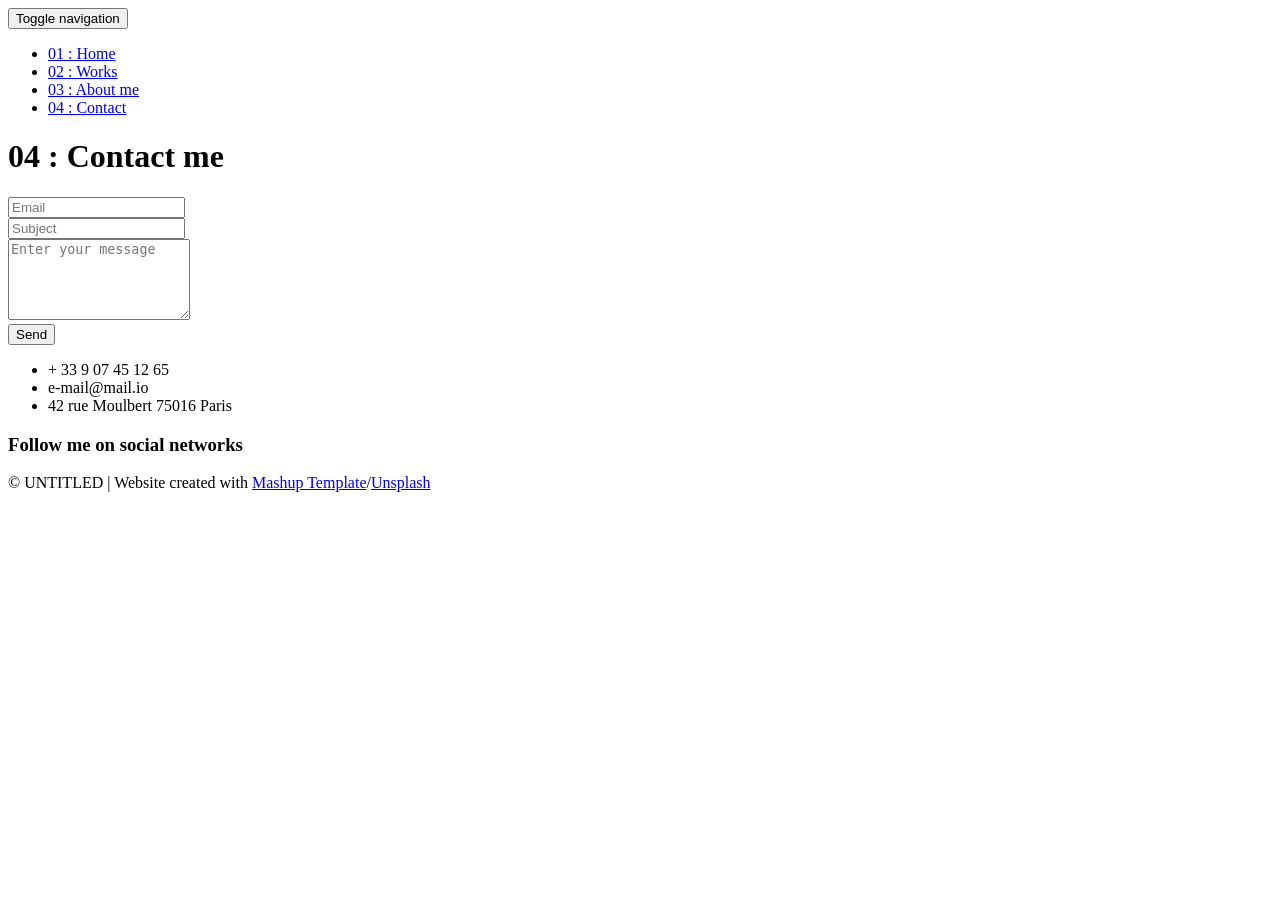
==== templates/contact.html @ eba84bbc "new from term" ====
<!DOCTYPE html>
<html lang="en">

<head>
  <meta charset="UTF-8">
  <meta content="IE=edge" http-equiv="X-UA-Compatible">
  <meta content="width=device-width,initial-scale=1" name="viewport">
  <meta content="description" name="description">
  <meta name="google" content="notranslate" />
  <meta content="Mashup templates have been developped by Orson.io team" name="author">

  <!-- Disable tap highlight on IE -->
  <meta name="msapplication-tap-highlight" content="no">

  <link rel="apple-touch-icon" sizes="180x180" href="./static/assets/apple-icon-180x180.png">
  <link href="./static/assets/favicon.ico" rel="icon">

  <title>Title page</title>

  <link href="./static/main.3f6952e4.css" rel="stylesheet">
</head>

<body class="">
  <div id="site-border-left"></div>
  <div id="site-border-right"></div>
  <div id="site-border-top"></div>
  <div id="site-border-bottom"></div>
  <!-- Add your content of header -->
  <header>
    <nav class="navbar  navbar-fixed-top navbar-default">
      <div class="container">
        <button type="button" class="navbar-toggle collapsed" data-toggle="collapse" data-target="#navbar-collapse"
          aria-expanded="false">
          <span class="sr-only">Toggle navigation</span>
          <span class="icon-bar"></span>
          <span class="icon-bar"></span>
          <span class="icon-bar"></span>
        </button>

        <div class="collapse navbar-collapse" id="navbar-collapse">
          <ul class="nav navbar-nav ">
            <li><a href="./index.html" title="">01 : Home</a></li>
            <li><a href="./works.html" title="">02 : Works</a></li>
            <li><a href="./about.html" title="">03 : About me</a></li>
            <li><a href="./contact.html" title="">04 : Contact</a></li>
          </ul>


        </div>
      </div>
    </nav>
  </header>

  <div class="section-container">
    <div class="container">
      <div class="row">
        <div class="col-xs-12">
          <div class="section-container-spacer text-center">
            <h1 class="h2">04 : Contact me</h1>
          </div>

          <div class="row">
            <div class="col-md-10 col-md-offset-1">
              <form action="submit_form" method="post" class="reveal-content">
                <div class="row">
                  <div class="col-md-7">
                    <div class="form-group">
                      <input name="email" type="email" class="form-control" id="email" placeholder="Email">
                    </div>
                    <div class="form-group">
                      <input name="subject" type="text" class="form-control" id="subject" placeholder="Subject">
                    </div>
                    <div class="form-group">
                      <textarea name="message" class="form-control" rows="5"
                        placeholder="Enter your message"></textarea>
                    </div>
                    <button type="submit" class="btn btn-default btn-lg">Send</button>
                  </div>
                  <div class="col-md-5 address-container">
                    <ul class="list-unstyled">
                      <li>
                        <span class="fa-icon">
                          <i class="fa fa-phone" aria-hidden="true"></i>
                        </span>
                        + 33 9 07 45 12 65
                      </li>
                      <li>
                        <span class="fa-icon">
                          <i class="fa fa-at" aria-hidden="true"></i>
                        </span>
                        e-mail@mail.io
                      </li>
                      <li>
                        <span class="fa-icon">
                          <i class="fa fa fa-map-marker" aria-hidden="true"></i>
                        </span>
                        42 rue Moulbert 75016 Paris
                      </li>
                    </ul>
                    <h3>Follow me on social networks</h3>
                    <a href="http://www.facebook.com" title="" class="fa-icon">
                      <i class="fa fa-facebook"></i>
                    </a>
                    <a href="http://www.twitter.com" title="" class="fa-icon">
                      <i class="fa fa-twitter"></i>
                    </a>
                    <a href="http://www.linkedin.com" title="" class="fa-icon">
                      <i class="fa fa-linkedin"></i>
                    </a>

                  </div>
                </div>
              </form>
            </div>

          </div>

        </div>
      </div>
    </div>
  </div>


  <footer class="footer-container text-center">
    <div class="container">
      <div class="row">
        <div class="col-xs-12">
          <p>© UNTITLED | Website created with <a href="http://www.mashup-template.com/"
              title="Create website with free html template">Mashup Template</a>/<a href="https://www.unsplash.com/"
              title="Beautiful Free Images">Unsplash</a></p>
        </div>
      </div>
    </div>
  </footer>

  <script>
    document.addEventListener("DOMContentLoaded", function (event) {
      navActivePage();
    });
  </script>

  <!-- Google Analytics: change UA-XXXXX-X to be your site's ID 

<script>
  (function (i, s, o, g, r, a, m) {
    i['GoogleAnalyticsObject'] = r; i[r] = i[r] || function () {
      (i[r].q = i[r].q || []).push(arguments)
    }, i[r].l = 1 * new Date(); a = s.createElement(o),
      m = s.getElementsByTagName(o)[0]; a.async = 1; a.src = g; m.parentNode.insertBefore(a, m)
  })(window, document, 'script', '//www.google-analytics.com/analytics.js', 'ga');
  ga('create', 'UA-XXXXX-X', 'auto');
  ga('send', 'pageview');
</script>

-->
  <script type="text/javascript" src="./static/main.70a66962.js"></script>
</body>

</html>
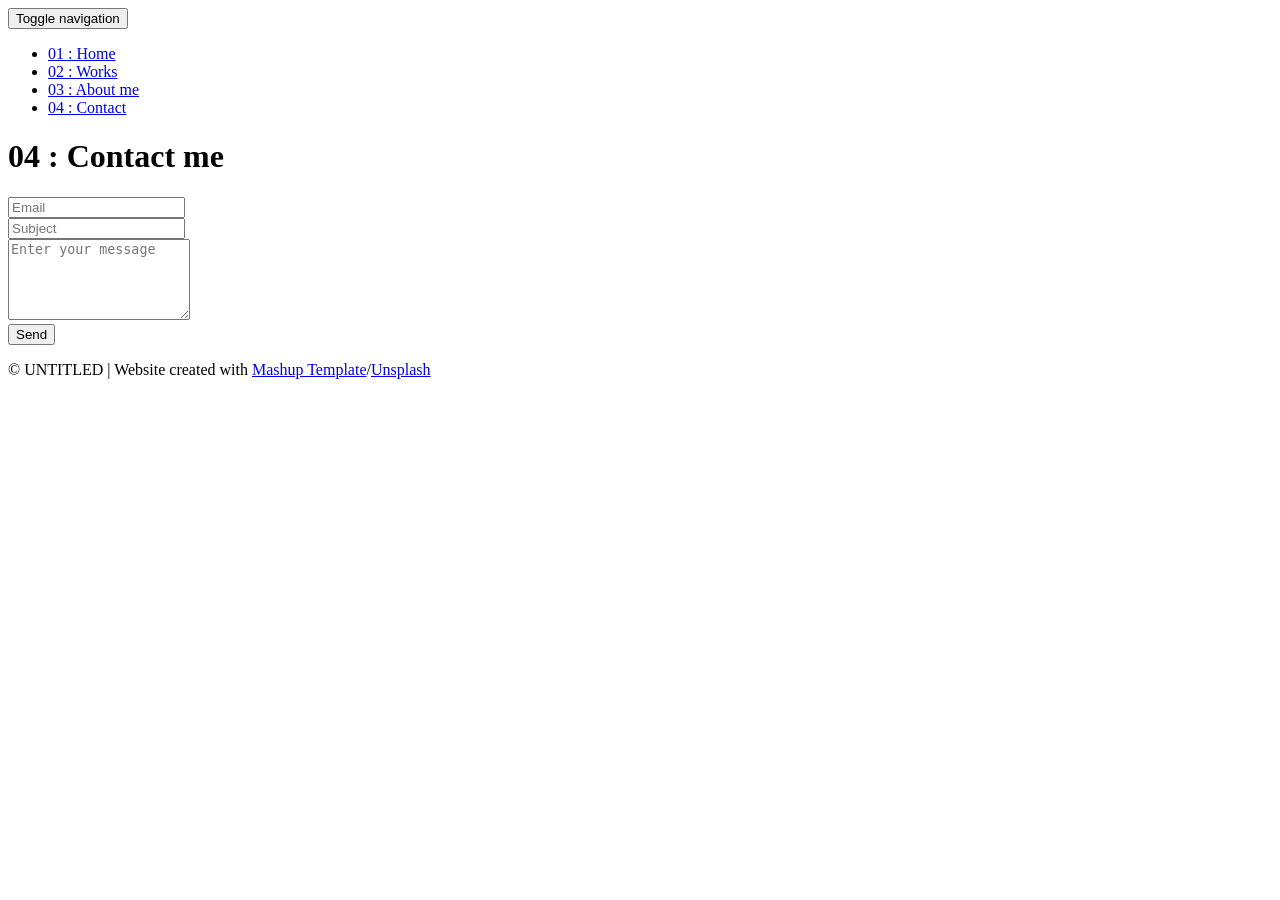
==== commit 1985c727: "working forum" ====
--- a/templates/contact.html
+++ b/templates/contact.html
@@ -76,39 +76,7 @@
                     </div>
                     <button type="submit" class="btn btn-default btn-lg">Send</button>
                   </div>
-                  <div class="col-md-5 address-container">
-                    <ul class="list-unstyled">
-                      <li>
-                        <span class="fa-icon">
-                          <i class="fa fa-phone" aria-hidden="true"></i>
-                        </span>
-                        + 33 9 07 45 12 65
-                      </li>
-                      <li>
-                        <span class="fa-icon">
-                          <i class="fa fa-at" aria-hidden="true"></i>
-                        </span>
-                        e-mail@mail.io
-                      </li>
-                      <li>
-                        <span class="fa-icon">
-                          <i class="fa fa fa-map-marker" aria-hidden="true"></i>
-                        </span>
-                        42 rue Moulbert 75016 Paris
-                      </li>
-                    </ul>
-                    <h3>Follow me on social networks</h3>
-                    <a href="http://www.facebook.com" title="" class="fa-icon">
-                      <i class="fa fa-facebook"></i>
-                    </a>
-                    <a href="http://www.twitter.com" title="" class="fa-icon">
-                      <i class="fa fa-twitter"></i>
-                    </a>
-                    <a href="http://www.linkedin.com" title="" class="fa-icon">
-                      <i class="fa fa-linkedin"></i>
-                    </a>
-
-                  </div>
+                  <div class="col-md-5 address-container"></div>
                 </div>
               </form>
             </div>
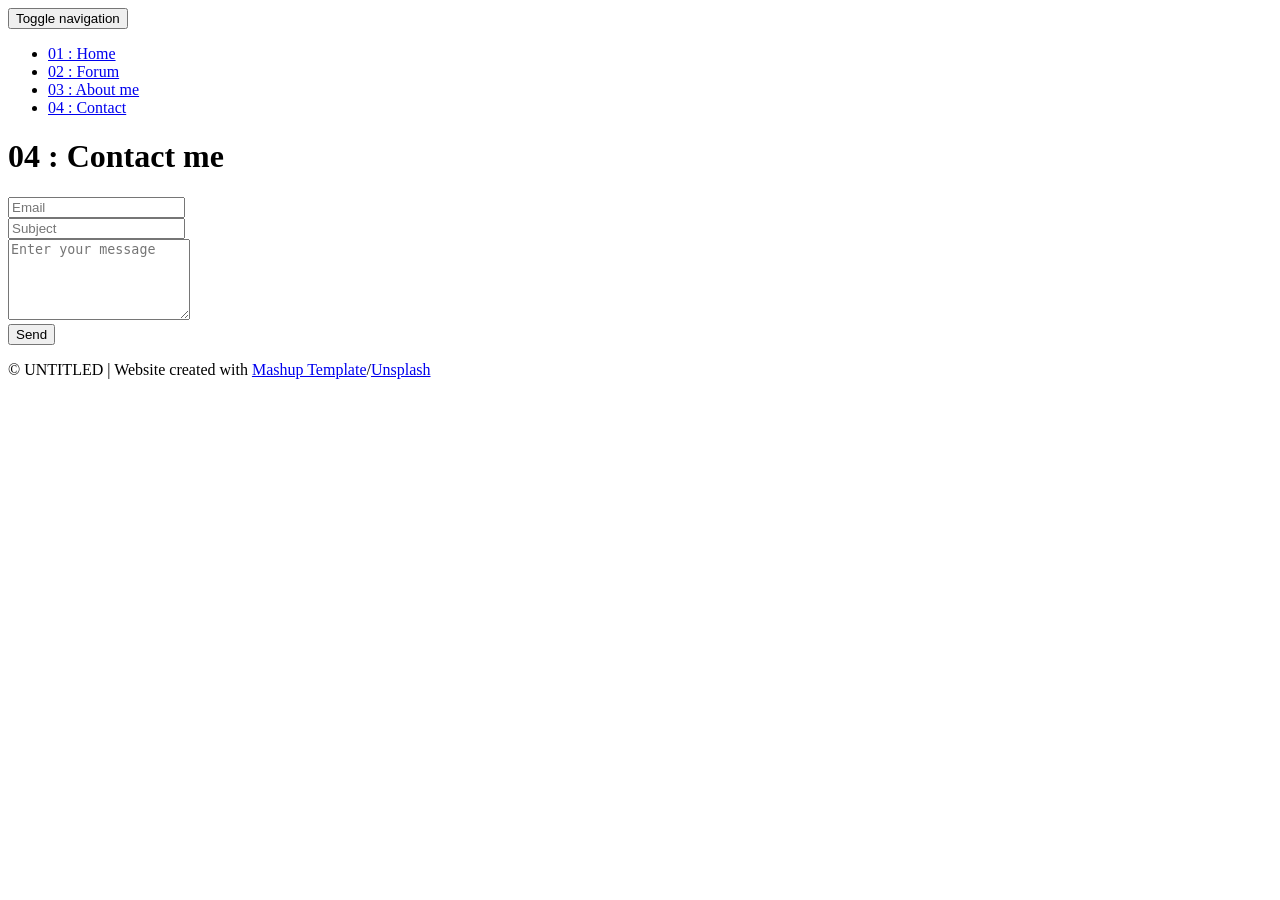
==== commit 26c5e891: "working forum updated" ====
--- a/templates/contact.html
+++ b/templates/contact.html
@@ -40,8 +40,8 @@
         <div class="collapse navbar-collapse" id="navbar-collapse">
           <ul class="nav navbar-nav ">
             <li><a href="./index.html" title="">01 : Home</a></li>
-            <li><a href="./works.html" title="">02 : Works</a></li>
-            <li><a href="./about.html" title="">03 : About me</a></li>
+            <li><a href="./forum.html" title="">02 : Forum</a></li>
+            <li><a href="./world.html" title="">03 : About me</a></li>
             <li><a href="./contact.html" title="">04 : Contact</a></li>
           </ul>
 
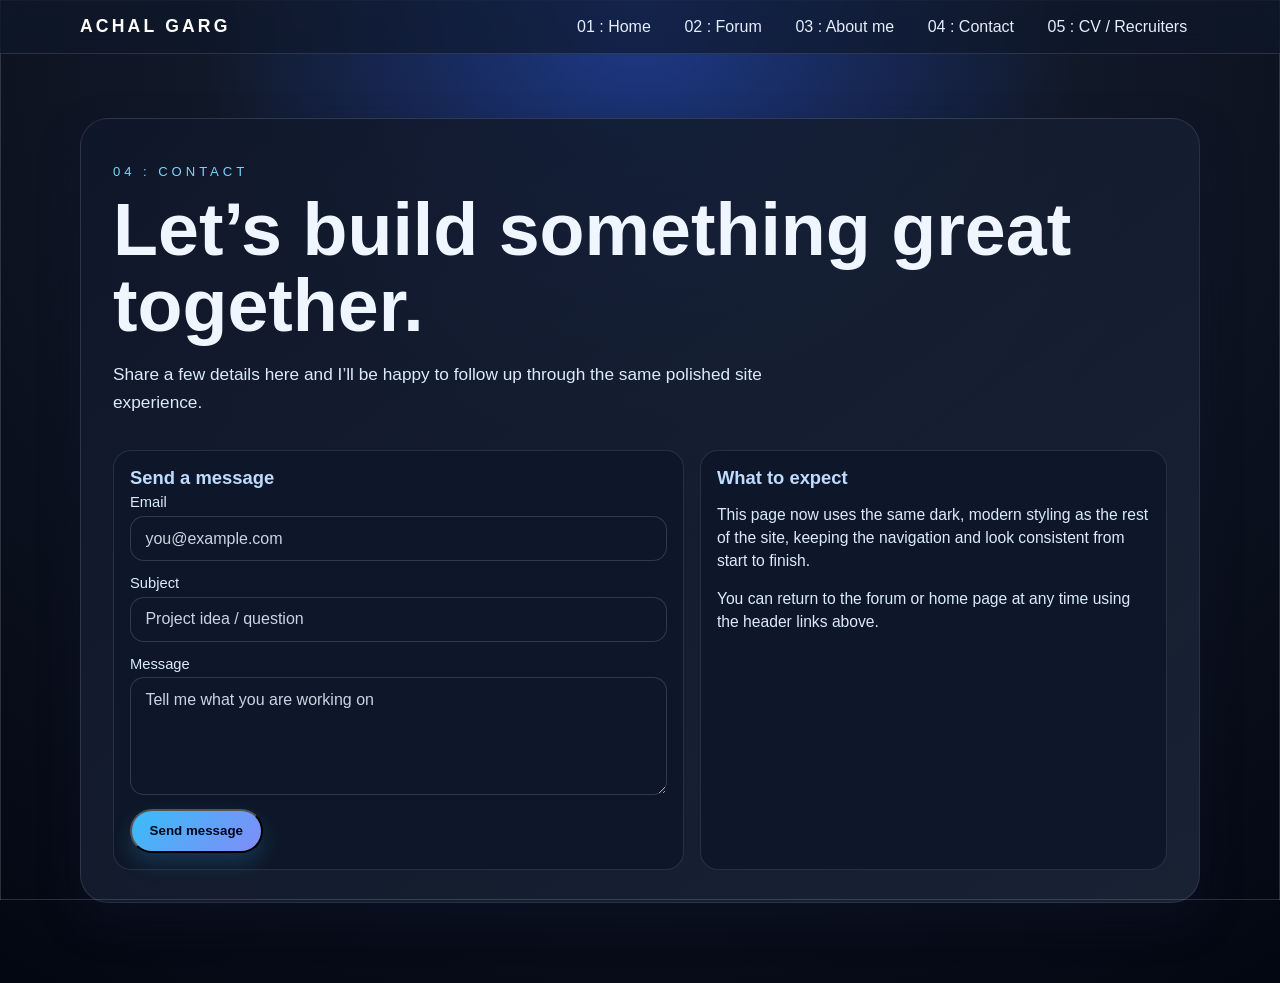
==== commit 8e6a84b4: "redesigned full website from copilot but kept basic learned code" ====
--- a/templates/contact.html
+++ b/templates/contact.html
@@ -3,125 +3,71 @@
 
 <head>
   <meta charset="UTF-8">
-  <meta content="IE=edge" http-equiv="X-UA-Compatible">
-  <meta content="width=device-width,initial-scale=1" name="viewport">
-  <meta content="description" name="description">
-  <meta name="google" content="notranslate" />
-  <meta content="Mashup templates have been developped by Orson.io team" name="author">
-
-  <!-- Disable tap highlight on IE -->
-  <meta name="msapplication-tap-highlight" content="no">
-
-  <link rel="apple-touch-icon" sizes="180x180" href="./static/assets/apple-icon-180x180.png">
-  <link href="./static/assets/favicon.ico" rel="icon">
-
-  <title>Title page</title>
-
-  <link href="./static/main.3f6952e4.css" rel="stylesheet">
+  <meta name="viewport" content="width=device-width, initial-scale=1.0">
+  <meta name="robots" content="index, follow">
+  <title>Achal Garg | Contact</title>
+  <link rel="stylesheet" type="text/css" href="../static/style.css">
+  <link rel="shortcut icon" href="{{ url_for('static', filename='iconlight.ico') }}">
 </head>
 
-<body class="">
+<body>
   <div id="site-border-left"></div>
   <div id="site-border-right"></div>
   <div id="site-border-top"></div>
   <div id="site-border-bottom"></div>
-  <!-- Add your content of header -->
-  <header>
-    <nav class="navbar  navbar-fixed-top navbar-default">
-      <div class="container">
-        <button type="button" class="navbar-toggle collapsed" data-toggle="collapse" data-target="#navbar-collapse"
-          aria-expanded="false">
-          <span class="sr-only">Toggle navigation</span>
-          <span class="icon-bar"></span>
-          <span class="icon-bar"></span>
-          <span class="icon-bar"></span>
-        </button>
 
-        <div class="collapse navbar-collapse" id="navbar-collapse">
-          <ul class="nav navbar-nav ">
-            <li><a href="./index.html" title="">01 : Home</a></li>
-            <li><a href="./forum.html" title="">02 : Forum</a></li>
-            <li><a href="./world.html" title="">03 : About me</a></li>
-            <li><a href="./contact.html" title="">04 : Contact</a></li>
-          </ul>
-
-
-        </div>
-      </div>
+  <header class="site-header">
+    <nav class="nav-shell">
+      <a class="brand" href="./index.html">Achal Garg</a>
+      <ul class="nav-links">
+        <li><a href="./index.html">01 : Home</a></li>
+        <li><a href="./forum.html">02 : Forum</a></li>
+        <li><a href="./world.html">03 : About me</a></li>
+        <li><a href="./contact.html">04 : Contact</a></li>
+        <li><a href="./cv.html">05 : CV / Recruiters</a></li>
+      </ul>
     </nav>
   </header>
 
-  <div class="section-container">
-    <div class="container">
-      <div class="row">
-        <div class="col-xs-12">
-          <div class="section-container-spacer text-center">
-            <h1 class="h2">04 : Contact me</h1>
+  <main class="hero-page">
+    <section class="hero-card contact-card">
+      <div>
+        <p class="eyebrow">04 : Contact</p>
+        <h1>Let’s build something great together.</h1>
+        <p class="lead">Share a few details here and I’ll be happy to follow up through the same polished site
+          experience.</p>
+      </div>
+
+      <div class="contact-grid">
+        <form action="submit_form" method="post" class="form-panel">
+          <h2>Send a message</h2>
+          <div class="field-group">
+            <label for="email">Email</label>
+            <input name="email" type="email" id="email" placeholder="you@example.com" required>
           </div>
+          <div class="field-group">
+            <label for="subject">Subject</label>
+            <input name="subject" type="text" id="subject" placeholder="Project idea / question" required>
+          </div>
+          <div class="field-group">
+            <label for="message">Message</label>
+            <textarea name="message" id="message" rows="5" placeholder="Tell me what you are working on"
+              required></textarea>
+          </div>
+          <button type="submit" class="btn btn-primary">Send message</button>
+        </form>
 
-          <div class="row">
-            <div class="col-md-10 col-md-offset-1">
-              <form action="submit_form" method="post" class="reveal-content">
-                <div class="row">
-                  <div class="col-md-7">
-                    <div class="form-group">
-                      <input name="email" type="email" class="form-control" id="email" placeholder="Email">
-                    </div>
-                    <div class="form-group">
-                      <input name="subject" type="text" class="form-control" id="subject" placeholder="Subject">
-                    </div>
-                    <div class="form-group">
-                      <textarea name="message" class="form-control" rows="5"
-                        placeholder="Enter your message"></textarea>
-                    </div>
-                    <button type="submit" class="btn btn-default btn-lg">Send</button>
-                  </div>
-                  <div class="col-md-5 address-container"></div>
-                </div>
-              </form>
-            </div>
+        <aside class="info-panel">
+          <h2>What to expect</h2>
+          <p class="note-text">This page now uses the same dark, modern styling as the rest of the site, keeping the
+            navigation and look consistent from start to finish.</p>
+          <p class="note-text">You can return to the forum or home page at any time using the header links above.</p>
+        </aside>
+      </div>
+    </section>
+  </main>
 
-          </div>
-
-        </div>
-      </div>
-    </div>
-  </div>
-
-
-  <footer class="footer-container text-center">
-    <div class="container">
-      <div class="row">
-        <div class="col-xs-12">
-          <p>© UNTITLED | Website created with <a href="http://www.mashup-template.com/"
-              title="Create website with free html template">Mashup Template</a>/<a href="https://www.unsplash.com/"
-              title="Beautiful Free Images">Unsplash</a></p>
-        </div>
-      </div>
-    </div>
-  </footer>
-
-  <script>
-    document.addEventListener("DOMContentLoaded", function (event) {
-      navActivePage();
-    });
-  </script>
-
-  <!-- Google Analytics: change UA-XXXXX-X to be your site's ID 
-
-<script>
-  (function (i, s, o, g, r, a, m) {
-    i['GoogleAnalyticsObject'] = r; i[r] = i[r] || function () {
-      (i[r].q = i[r].q || []).push(arguments)
-    }, i[r].l = 1 * new Date(); a = s.createElement(o),
-      m = s.getElementsByTagName(o)[0]; a.async = 1; a.src = g; m.parentNode.insertBefore(a, m)
-  })(window, document, 'script', '//www.google-analytics.com/analytics.js', 'ga');
-  ga('create', 'UA-XXXXX-X', 'auto');
-  ga('send', 'pageview');
-</script>
-
--->
-  <script type="text/javascript" src="./static/main.70a66962.js"></script>
+  <script src="../static/script.js"></script>
 </body>
 
 </html>
--- a/static/style.css
+++ b/static/style.css
@@ -0,0 +1,417 @@
+* {
+    box-sizing: border-box;
+}
+
+body {
+    margin: 0;
+    min-height: 100vh;
+    font-family: Arial, Helvetica, sans-serif;
+    color: #eff6ff;
+    background:
+        radial-gradient(circle at top, #1e3a8a 0%, #111827 38%, #030712 100%);
+}
+
+#site-border-left,
+#site-border-right,
+#site-border-top,
+#site-border-bottom {
+    position: fixed;
+    background: rgba(148, 163, 184, 0.25);
+    z-index: 5;
+}
+
+#site-border-left {
+    left: 0;
+    top: 0;
+    bottom: 0;
+    width: 1px;
+}
+
+#site-border-right {
+    right: 0;
+    top: 0;
+    bottom: 0;
+    width: 1px;
+}
+
+#site-border-top {
+    top: 0;
+    left: 0;
+    right: 0;
+    height: 1px;
+}
+
+#site-border-bottom {
+    bottom: 0;
+    left: 0;
+    right: 0;
+    height: 1px;
+}
+
+.site-header {
+    position: sticky;
+    top: 0;
+    z-index: 10;
+    backdrop-filter: blur(12px);
+    background: rgba(15, 23, 42, 0.65);
+    border-bottom: 1px solid rgba(148, 163, 184, 0.2);
+}
+
+.nav-shell {
+    width: min(1120px, calc(100% - 2rem));
+    margin: 0 auto;
+    display: flex;
+    align-items: center;
+    justify-content: space-between;
+    gap: 1rem;
+    padding: 1rem 0;
+}
+
+.brand {
+    color: #fff;
+    text-decoration: none;
+    font-size: 1.1rem;
+    font-weight: 700;
+    letter-spacing: 0.18em;
+    text-transform: uppercase;
+}
+
+.nav-links {
+    display: flex;
+    flex-wrap: wrap;
+    gap: 0.5rem;
+    list-style: none;
+    margin: 0;
+    padding: 0;
+}
+
+.nav-links a {
+    color: #e5eefb;
+    text-decoration: none;
+    padding: 0.55rem 0.8rem;
+    border-radius: 999px;
+    transition: background 0.2s ease, color 0.2s ease;
+}
+
+.nav-links a:hover {
+    background: rgba(56, 189, 248, 0.12);
+    color: #fff;
+}
+
+.hero-page {
+    width: min(1120px, calc(100% - 2rem));
+    margin: 0 auto;
+    padding: 4rem 0 5rem;
+}
+
+.hero-card {
+    background: linear-gradient(145deg, rgba(15, 23, 42, 0.88), rgba(30, 41, 59, 0.78));
+    border: 1px solid rgba(148, 163, 184, 0.18);
+    border-radius: 28px;
+    box-shadow: 0 18px 40px rgba(15, 23, 42, 0.45);
+    padding: 2rem;
+}
+
+.eyebrow {
+    text-transform: uppercase;
+    letter-spacing: 0.3em;
+    font-size: 0.82rem;
+    color: #7dd3fc;
+}
+
+.hero-card h1 {
+    margin: 0.35rem 0 0.65rem;
+    font-size: clamp(2.8rem, 8vw, 4.6rem);
+    line-height: 1.03;
+}
+
+.hero-card h1 span {
+    color: #38bdf8;
+}
+
+.lead {
+    max-width: 680px;
+    color: #dbeafe;
+    font-size: 1.08rem;
+    line-height: 1.6;
+}
+
+.hero-actions {
+    display: flex;
+    flex-wrap: wrap;
+    gap: 0.9rem;
+    margin-top: 1.5rem;
+}
+
+.btn {
+    display: inline-flex;
+    align-items: center;
+    justify-content: center;
+    border-radius: 999px;
+    padding: 0.8rem 1.1rem;
+    text-decoration: none;
+    font-weight: 700;
+    transition: transform 0.15s ease, box-shadow 0.15s ease;
+}
+
+.btn:hover {
+    transform: translateY(-1px);
+}
+
+.btn-primary {
+    background: linear-gradient(135deg, #38bdf8, #818cf8);
+    color: #020617;
+    box-shadow: 0 10px 20px rgba(56, 189, 248, 0.18);
+}
+
+.btn-secondary {
+    color: #eff6ff;
+    border: 1px solid rgba(148, 163, 184, 0.35);
+    background: rgba(30, 41, 59, 0.65);
+}
+
+.feature-grid {
+    display: grid;
+    grid-template-columns: repeat(3, 1fr);
+    gap: 1rem;
+    margin-top: 1.8rem;
+}
+
+.mini-card {
+    padding: 1rem;
+    border-radius: 18px;
+    background: rgba(15, 23, 42, 0.92);
+    border: 1px solid rgba(148, 163, 184, 0.18);
+}
+
+.mini-card h2 {
+    margin-top: 0;
+    margin-bottom: 0.35rem;
+    font-size: 1.06rem;
+    color: #bfdbfe;
+}
+
+.mini-card p {
+    margin: 0;
+    color: #dbeafe;
+    line-height: 1.45;
+    font-size: 0.96rem;
+}
+
+@media (max-width: 900px) {
+    .feature-grid {
+        grid-template-columns: 1fr;
+    }
+}
+
+@media (max-width: 700px) {
+    .nav-shell {
+        flex-direction: column;
+        align-items: flex-start;
+    }
+
+    .nav-links {
+        gap: 0.25rem;
+    }
+
+    .hero-card {
+        padding: 1.2rem;
+    }
+}
+
+.contact-card {
+    display: grid;
+    gap: 1rem;
+}
+
+.contact-grid {
+    display: grid;
+    grid-template-columns: 1.1fr 0.9fr;
+    gap: 1rem;
+}
+
+.form-panel,
+.info-panel {
+    padding: 1rem;
+    border-radius: 18px;
+    background: rgba(15, 23, 42, 0.92);
+    border: 1px solid rgba(148, 163, 184, 0.18);
+}
+
+.form-panel h2,
+.info-panel h2 {
+    margin-top: 0;
+    margin-bottom: 0.35rem;
+    font-size: 1.15rem;
+    color: #bfdbfe;
+}
+
+.field-group {
+    display: grid;
+    gap: 0.35rem;
+    margin-bottom: 0.85rem;
+}
+
+.field-group label {
+    font-size: 0.92rem;
+    color: #dbeafe;
+}
+
+input,
+textarea {
+    width: 100%;
+    border: 1px solid rgba(148, 163, 184, 0.25);
+    border-radius: 14px;
+    background: rgba(15, 23, 42, 0.92);
+    color: #eff6ff;
+    padding: 0.8rem 0.9rem;
+    font: inherit;
+}
+
+input::placeholder,
+textarea::placeholder {
+    color: #cbd5e1;
+}
+
+.note-text {
+    color: #dbeafe;
+    line-height: 1.45;
+    font-size: 0.98rem;
+}
+
+.upload-section {
+    margin-top: 1rem;
+}
+
+.upload-grid {
+    display: grid;
+    grid-template-columns: 1fr 1.1fr;
+    gap: 1rem;
+}
+
+.upload-card,
+.preview-card {
+    padding: 1rem;
+    border-radius: 18px;
+    background: rgba(15, 23, 42, 0.92);
+    border: 1px solid rgba(148, 163, 184, 0.18);
+}
+
+.upload-card h2,
+.preview-card h2 {
+    margin-top: 0;
+    margin-bottom: 0.35rem;
+    font-size: 1.15rem;
+    color: #bfdbfe;
+}
+
+.upload-label {
+    display: inline-block;
+    margin-bottom: 0.5rem;
+    color: #dbeafe;
+    font-size: 0.95rem;
+}
+
+.preview-box {
+    min-height: 240px;
+    border-radius: 16px;
+    border: 1px solid rgba(148, 163, 184, 0.18);
+    background: rgba(15, 23, 42, 0.65);
+    padding: 0.75rem;
+    color: #eff6ff;
+    overflow: auto;
+}
+
+.preview-box img,
+.preview-box iframe {
+    width: 100%;
+    min-height: 220px;
+    border: 0;
+    border-radius: 12px;
+}
+
+.preview-note {
+    color: #cbd5e1;
+    font-size: 0.92rem;
+    margin-top: 0.4rem;
+}
+
+.cv-grid {
+    display: grid;
+    grid-template-columns: 1.1fr 0.9fr;
+    gap: 1rem;
+    margin-top: 1rem;
+}
+
+.resume-section {
+    display: grid;
+    grid-template-columns: 1.1fr 0.9fr;
+    gap: 1rem;
+    margin-top: 1rem;
+}
+
+.resume-card {
+    padding: 1rem;
+    border-radius: 18px;
+    background: rgba(15, 23, 42, 0.92);
+    border: 1px solid rgba(148, 163, 184, 0.18);
+}
+
+.resume-card h2 {
+    margin-top: 0;
+    margin-bottom: 0.6rem;
+    font-size: 1.12rem;
+    color: #bfdbfe;
+}
+
+.timeline-item+.timeline-item {
+    margin-top: 0.9rem;
+    padding-top: 0.9rem;
+    border-top: 1px solid rgba(148, 163, 184, 0.18);
+}
+
+.timeline-item h3 {
+    margin-bottom: 0.2rem;
+    font-size: 1rem;
+    color: #eff6ff;
+}
+
+.timeline-meta {
+    color: #7dd3fc;
+    font-size: 0.92rem;
+    margin-bottom: 0.35rem;
+}
+
+.cv-highlights {
+    padding-left: 1rem;
+}
+
+.tag-list {
+    display: flex;
+    flex-wrap: wrap;
+    gap: 0.5rem;
+    margin-top: 0.6rem;
+}
+
+.tag-list span {
+    border-radius: 999px;
+    padding: 0.35rem 0.6rem;
+    background: rgba(56, 189, 248, 0.12);
+    color: #e0f2fe;
+    border: 1px solid rgba(56, 189, 248, 0.25);
+    font-size: 0.9rem;
+}
+
+@media (max-width: 900px) {
+
+    .contact-grid,
+    .upload-grid {
+        grid-template-columns: 1fr;
+    }
+}
+
+@media (max-width: 900px) {
+    .contact-grid {
+        grid-template-columns: 1fr;
+    }
+}
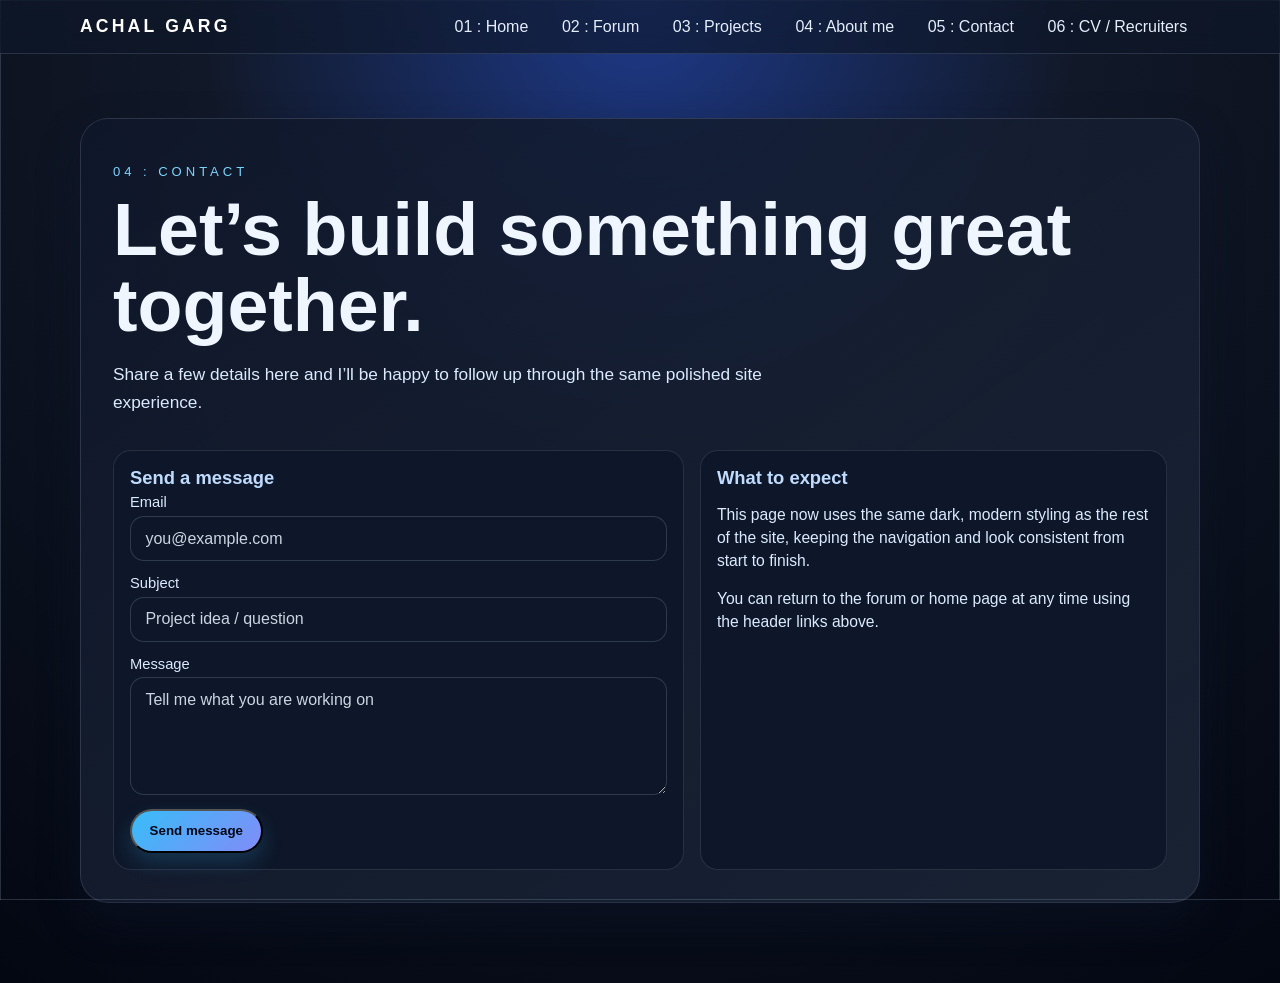
==== commit 6a4565e0: "added projects page with sections and links to new pages" ====
--- a/templates/contact.html
+++ b/templates/contact.html
@@ -22,9 +22,10 @@
       <ul class="nav-links">
         <li><a href="./index.html">01 : Home</a></li>
         <li><a href="./forum.html">02 : Forum</a></li>
-        <li><a href="./world.html">03 : About me</a></li>
-        <li><a href="./contact.html">04 : Contact</a></li>
-        <li><a href="./cv.html">05 : CV / Recruiters</a></li>
+        <li><a href="./projects.html">03 : Projects</a></li>
+        <li><a href="./world.html">04 : About me</a></li>
+        <li><a href="./contact.html">05 : Contact</a></li>
+        <li><a href="./cv.html">06 : CV / Recruiters</a></li>
       </ul>
     </nav>
   </header>
